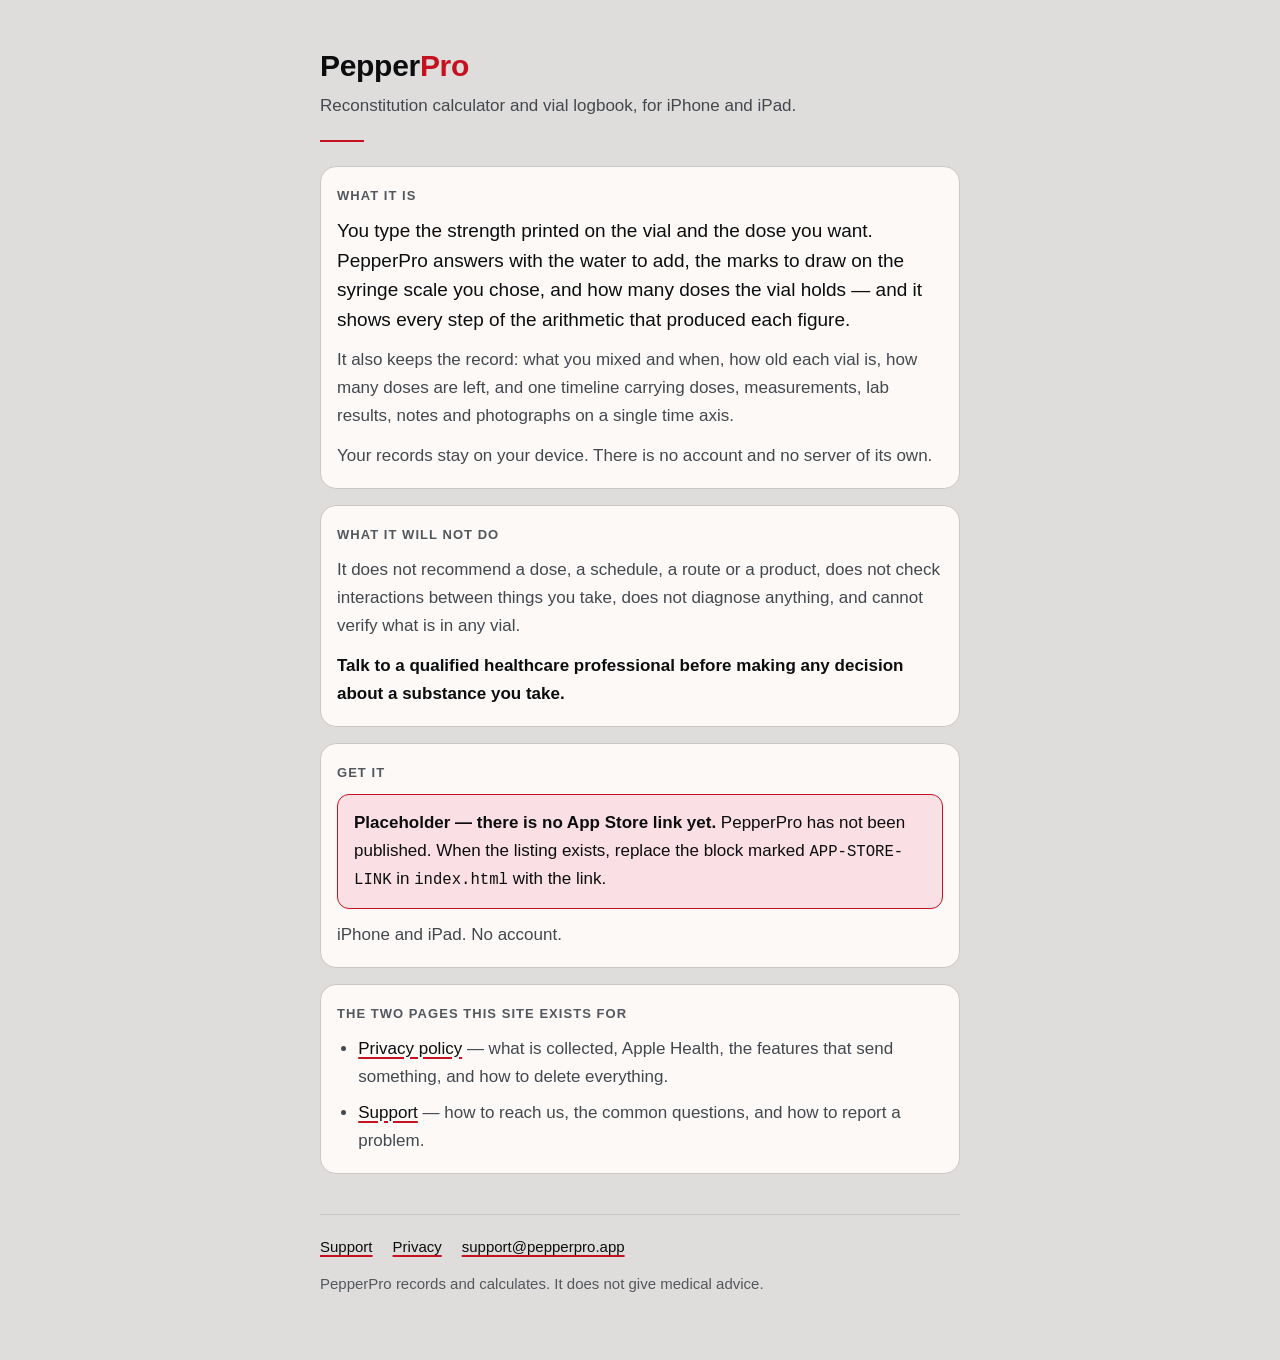
==== index.html @ ad7b8c23 "The privacy policy and support page now exist at a URL that resolves" ====
<!DOCTYPE html>
<html lang="en">
<head>
<meta charset="utf-8">
<meta name="viewport" content="width=device-width, initial-scale=1">
<title>PepperPro — reconstitution calculator and vial logbook</title>
<meta name="description" content="PepperPro does the reconstitution arithmetic on the numbers you type, shows its working, and keeps the record. Privacy policy and support.">
<link rel="stylesheet" href="style.css">
</head>
<body>

<a class="skip" href="#main">Skip to content</a>

<div class="column">

  <header class="masthead">
    <h1 class="wordmark">Pepper<span class="mark">Pro</span></h1>
    <p class="tagline">Reconstitution calculator and vial logbook, for iPhone and iPad.</p>
    <hr class="rule">
  </header>

  <main id="main">

    <div class="card">
      <h2>What it is</h2>
      <p class="lead">You type the strength printed on the vial and the dose you
      want. PepperPro answers with the water to add, the marks to draw on the
      syringe scale you chose, and how many doses the vial holds — and it shows
      every step of the arithmetic that produced each figure.</p>
      <p>It also keeps the record: what you mixed and when, how old each vial
      is, how many doses are left, and one timeline carrying doses,
      measurements, lab results, notes and photographs on a single time axis.</p>
      <p>Your records stay on your device. There is no account and no server of
      its own.</p>
    </div>

    <div class="card">
      <h2>What it will not do</h2>
      <p>It does not recommend a dose, a schedule, a route or a product, does
      not check interactions between things you take, does not diagnose
      anything, and cannot verify what is in any vial.</p>
      <p><strong>Talk to a qualified healthcare professional before making any
      decision about a substance you take.</strong></p>
    </div>

    <div class="card">
      <h2>Get it</h2>
      <!-- APP-STORE-LINK — replace this whole block, placeholder and all, with
           the real App Store link once the listing is live. Nothing else on the
           site needs changing. -->
      <p class="placeholder"><strong>Placeholder — there is no App Store link
      yet.</strong> PepperPro has not been published. When the listing exists,
      replace the block marked <code>APP-STORE-LINK</code> in
      <code>index.html</code> with the link.</p>
      <p>iPhone and iPad. No account.</p>
    </div>

    <div class="card">
      <h2>The two pages this site exists for</h2>
      <ul>
        <li><a href="privacy/">Privacy policy</a> — what is collected, Apple
        Health, the features that send something, and how to delete
        everything.</li>
        <li><a href="support/">Support</a> — how to reach us, the common
        questions, and how to report a problem.</li>
      </ul>
    </div>

  </main>

  <footer>
    <ul>
      <li><a href="support/">Support</a></li>
      <li><a href="privacy/">Privacy</a></li>
      <li><a href="mailto:support@pepperpro.app">support@pepperpro.app</a></li>
    </ul>
    <p>PepperPro records and calculates. It does not give medical advice.</p>
  </footer>

</div>

</body>
</html>
---- style.css ----
/* PepperPro — the whole stylesheet.
 *
 * One file, shared by all three pages, because three inline copies of one rule
 * is how this project's last several defects started.
 *
 * Every colour below is taken from PepperPro/Design/Theme.swift. The app is
 * dark-first and light is derived from it; on the web the default is light and
 * the dark values arrive through prefers-color-scheme, which is the same
 * palette in the other order. Nothing here is fetched from anywhere: no fonts,
 * no analytics, no CDN. A privacy policy that phones out while explaining that
 * the app does not would be self-refuting.
 */

:root {
  /* Theme.Surface — the raw anchors. */
  --ground: #DFDDDB;        /* Surface.groundLight */
  --card: #FCF9F7;          /* Surface.cardLight */
  --card-deep: #F4F1EF;     /* Surface.cardDeepLight */
  --well: #CFCECD;          /* Surface.wellLight */

  /* Theme.ink, .inkSecondary, .inkTertiary */
  --ink: #0B0D0F;
  --ink-secondary: #42484E;
  --ink-tertiary: #52585E;

  --hairline: #CAC8C7;      /* Theme.hairline */

  /* Theme.critical — the app icon's red. */
  --critical: #C41220;
  --critical-wash: #FAE0E5;

  --card-radius: 16px;      /* Theme.cardRadius */
  --well-radius: 12px;      /* Theme.wellRadius */
  --gutter: 16px;           /* Theme.gutter */

  --sans: -apple-system, BlinkMacSystemFont, "Segoe UI", Roboto, "Helvetica Neue",
          Arial, "Noto Sans", sans-serif;
  --mono: ui-monospace, SFMono-Regular, "SF Mono", Menlo, Consolas,
          "Liberation Mono", monospace;

  color-scheme: light dark;
}

@media (prefers-color-scheme: dark) {
  :root {
    --ground: #121015;      /* Surface.groundDark */
    --card: #201D23;        /* Surface.cardDark */
    --card-deep: #1A181D;   /* Surface.cardDeepDark */
    --well: #0C0A0F;        /* Surface.wellDark */

    --ink: #F5F7F8;
    --ink-secondary: #A6ADB4;
    --ink-tertiary: #8F979E;

    --hairline: #3B3740;

    --critical: #FF5A63;
    --critical-wash: #421A24;
  }
}

* { box-sizing: border-box; }

html {
  /* Nothing in the app grows sideways, and neither does this. */
  -webkit-text-size-adjust: 100%;
}

body {
  margin: 0;
  padding: 0 var(--gutter) 64px;
  background: var(--ground);
  color: var(--ink);
  font-family: var(--sans);
  font-size: 17px;
  line-height: 1.65;
}

/* One readable column, centred, that never runs wider than a comfortable
 * measure and never narrower than a phone with a 16px gutter each side. */
.column {
  max-width: 40rem;
  margin: 0 auto;
}

/* --- Skip link ---------------------------------------------------------- */

.skip {
  position: absolute;
  left: -9999px;
  top: 0;
}

.skip:focus {
  left: var(--gutter);
  top: var(--gutter);
  z-index: 10;
  padding: 10px 14px;
  background: var(--card);
  color: var(--ink);
  border: 1px solid var(--hairline);
  border-radius: var(--well-radius);
}

/* --- Header ------------------------------------------------------------- */

.masthead {
  padding: 48px 0 8px;
}

.wordmark {
  font-size: 30px;
  line-height: 1.2;
  font-weight: 700;
  letter-spacing: -0.01em;
  margin: 0;
}

/* The icon's red, used once per page as a signal rather than as decoration —
 * the same job it has in the app. */
.wordmark .mark { color: var(--critical); }

/* On the two sub-pages the wordmark is a signpost, not the page title: it steps
 * down so the h1 below it is unambiguously the largest thing on the page. */
.masthead.sub .wordmark { font-size: 20px; }

.masthead .tagline {
  margin: 8px 0 0;
  color: var(--ink-secondary);
  font-size: 17px;
}

.masthead .rule {
  height: 2px;
  width: 44px;
  margin: 20px 0 0;
  background: var(--critical);
  border: 0;
}

/* Breadcrumb back to the home page, on the two sub-pages. */
.upnav {
  margin: 28px 0 0;
  font-size: 15px;
}

/* --- Cards -------------------------------------------------------------- */

/* A panel resting on the ground: a real value step plus a hairline, which is
 * how Theme.Elevation.raised draws one. No shadow — definition comes from
 * value contrast and the line. */
.card {
  background: var(--card);
  border: 1px solid var(--hairline);
  border-radius: var(--card-radius);
  padding: 18px var(--gutter);
  margin: 16px 0 0;
}

.card > :first-child { margin-top: 0; }
.card > :last-child { margin-bottom: 0; }

/* --- Headings ----------------------------------------------------------- */

h1 {
  font-size: 26px;
  line-height: 1.25;
  letter-spacing: -0.01em;
  margin: 0 0 4px;
}

/* SectionLabel: uppercase, tracked wide, quietest ink tier. Uppercasing is
 * done in CSS so the text a screen reader announces is the text as written. */
h2 {
  font-size: 13px;
  font-weight: 600;
  letter-spacing: 0.08em;
  text-transform: uppercase;
  color: var(--ink-tertiary);
  margin: 0 0 10px;
}

h3 {
  font-size: 17px;
  font-weight: 600;
  margin: 22px 0 2px;
  color: var(--ink);
}

h3:first-of-type { margin-top: 0; }

p {
  margin: 0 0 12px;
  color: var(--ink-secondary);
}

p:last-child { margin-bottom: 0; }

/* The lead paragraph of a page or a card, in full-strength ink. */
p.lead {
  color: var(--ink);
  font-size: 19px;
  line-height: 1.55;
}

strong { color: var(--ink); font-weight: 600; }

ul {
  margin: 0 0 12px;
  padding-left: 1.25em;
  color: var(--ink-secondary);
}

li { margin: 0 0 8px; }
li:last-child { margin-bottom: 0; }

/* Figures and expressions sit in a monospaced face, as they do in the app. */
code, .figure {
  font-family: var(--mono);
  font-size: 0.92em;
}

/* A recessed well: a cut into a panel, so it goes down. */
.well {
  background: var(--well);
  border: 1px solid var(--hairline);
  border-radius: var(--well-radius);
  padding: 14px var(--gutter);
  margin: 0 0 12px;
}

.well:last-child { margin-bottom: 0; }

/* The date line. */
.stamp {
  color: var(--ink-tertiary);
  font-size: 15px;
  margin: 12px 0 0;
}

/* --- Links -------------------------------------------------------------- */

a {
  color: var(--ink);
  text-decoration-color: var(--critical);
  text-decoration-thickness: 2px;
  text-underline-offset: 3px;
}

a:hover { text-decoration-thickness: 3px; }

/* A visible focus ring everywhere, in the accent, never removed. */
a:focus-visible,
.skip:focus-visible,
[tabindex]:focus-visible {
  outline: 2px solid var(--critical);
  outline-offset: 3px;
  border-radius: 2px;
}

/* --- The placeholder ---------------------------------------------------- */

/* Marked as a placeholder on screen, not only in a comment, so nobody ships it
 * by accident believing it is a link. */
.placeholder {
  background: var(--critical-wash);
  border: 1px solid var(--critical);
  border-radius: var(--well-radius);
  padding: 14px var(--gutter);
  color: var(--ink);
}

/* --- Footer ------------------------------------------------------------- */

footer {
  margin: 40px 0 0;
  padding-top: 20px;
  border-top: 1px solid var(--hairline);
  color: var(--ink-tertiary);
  font-size: 15px;
}

footer p { color: var(--ink-tertiary); }

footer ul {
  list-style: none;
  margin: 0 0 12px;
  padding: 0;
  display: flex;
  flex-wrap: wrap;
  gap: 8px 20px;
}

footer li { margin: 0; }
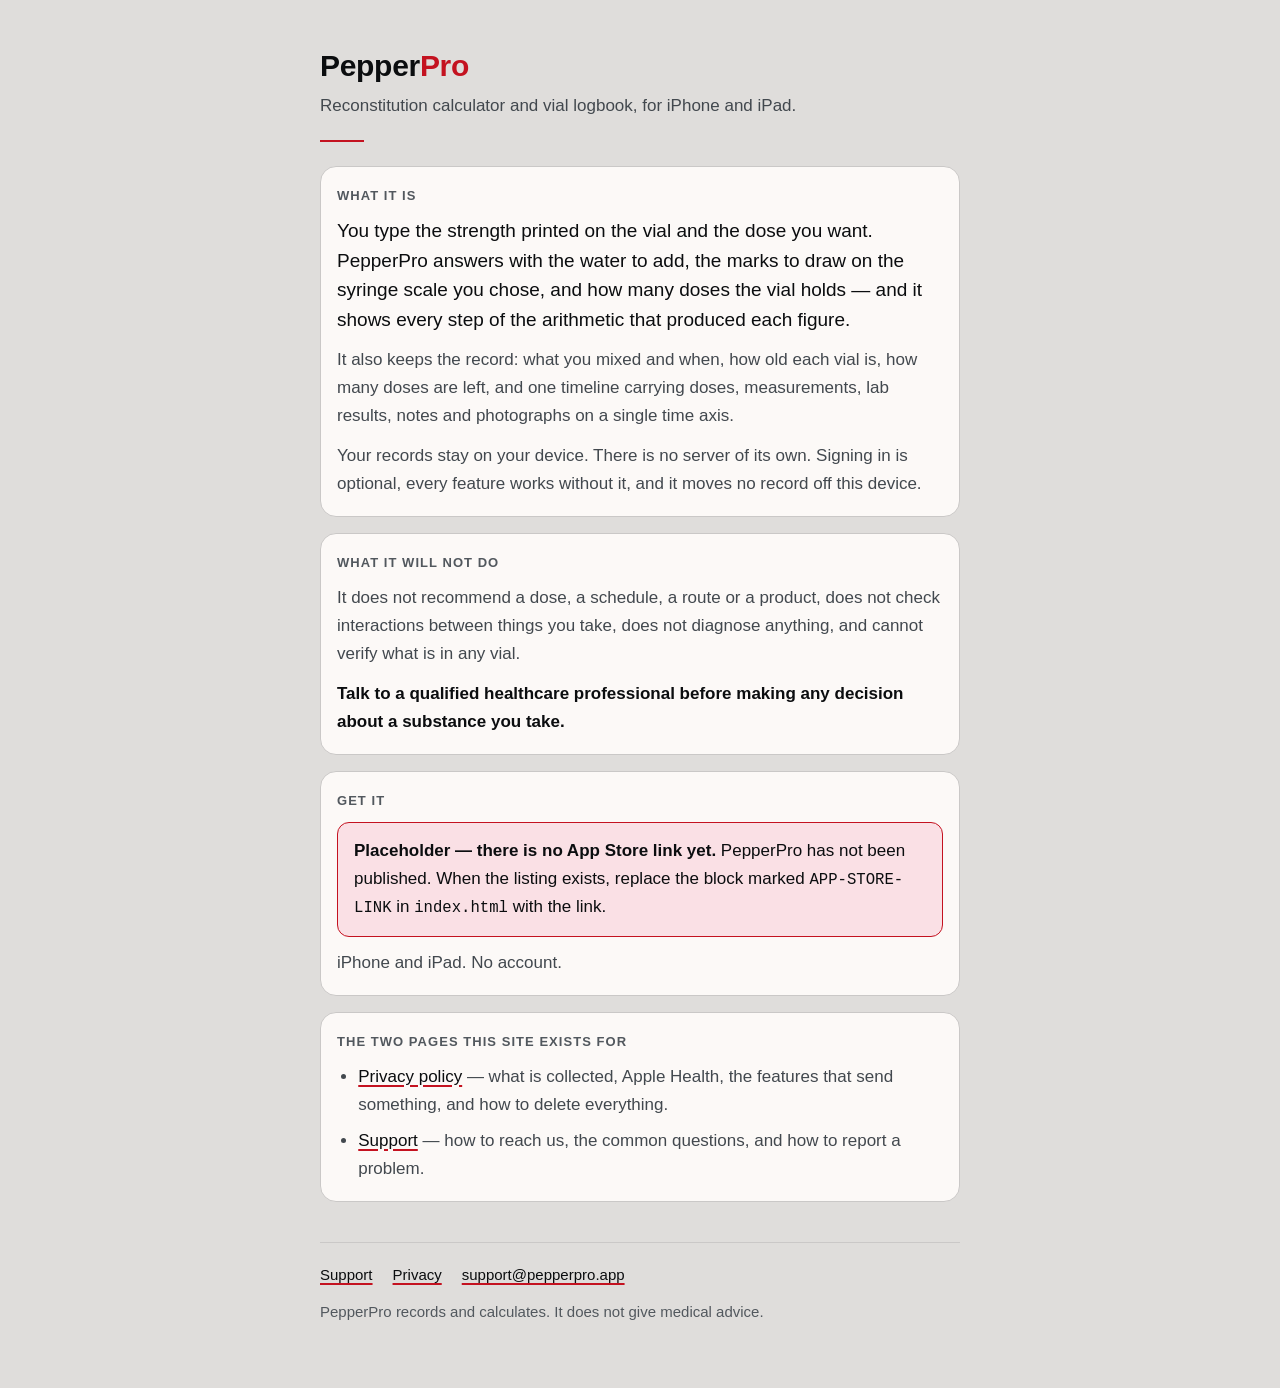
==== commit 3f34b486: "Signing in is a sender, and the register says so" ====
--- a/index.html
+++ b/index.html
@@ -30,8 +30,9 @@
       <p>It also keeps the record: what you mixed and when, how old each vial
       is, how many doses are left, and one timeline carrying doses,
       measurements, lab results, notes and photographs on a single time axis.</p>
-      <p>Your records stay on your device. There is no account and no server of
-      its own.</p>
+      <p>Your records stay on your device. There is no server of its own.
+      Signing in is optional, every feature works without it, and it moves no
+      record off this device.</p>
     </div>
 
     <div class="card">
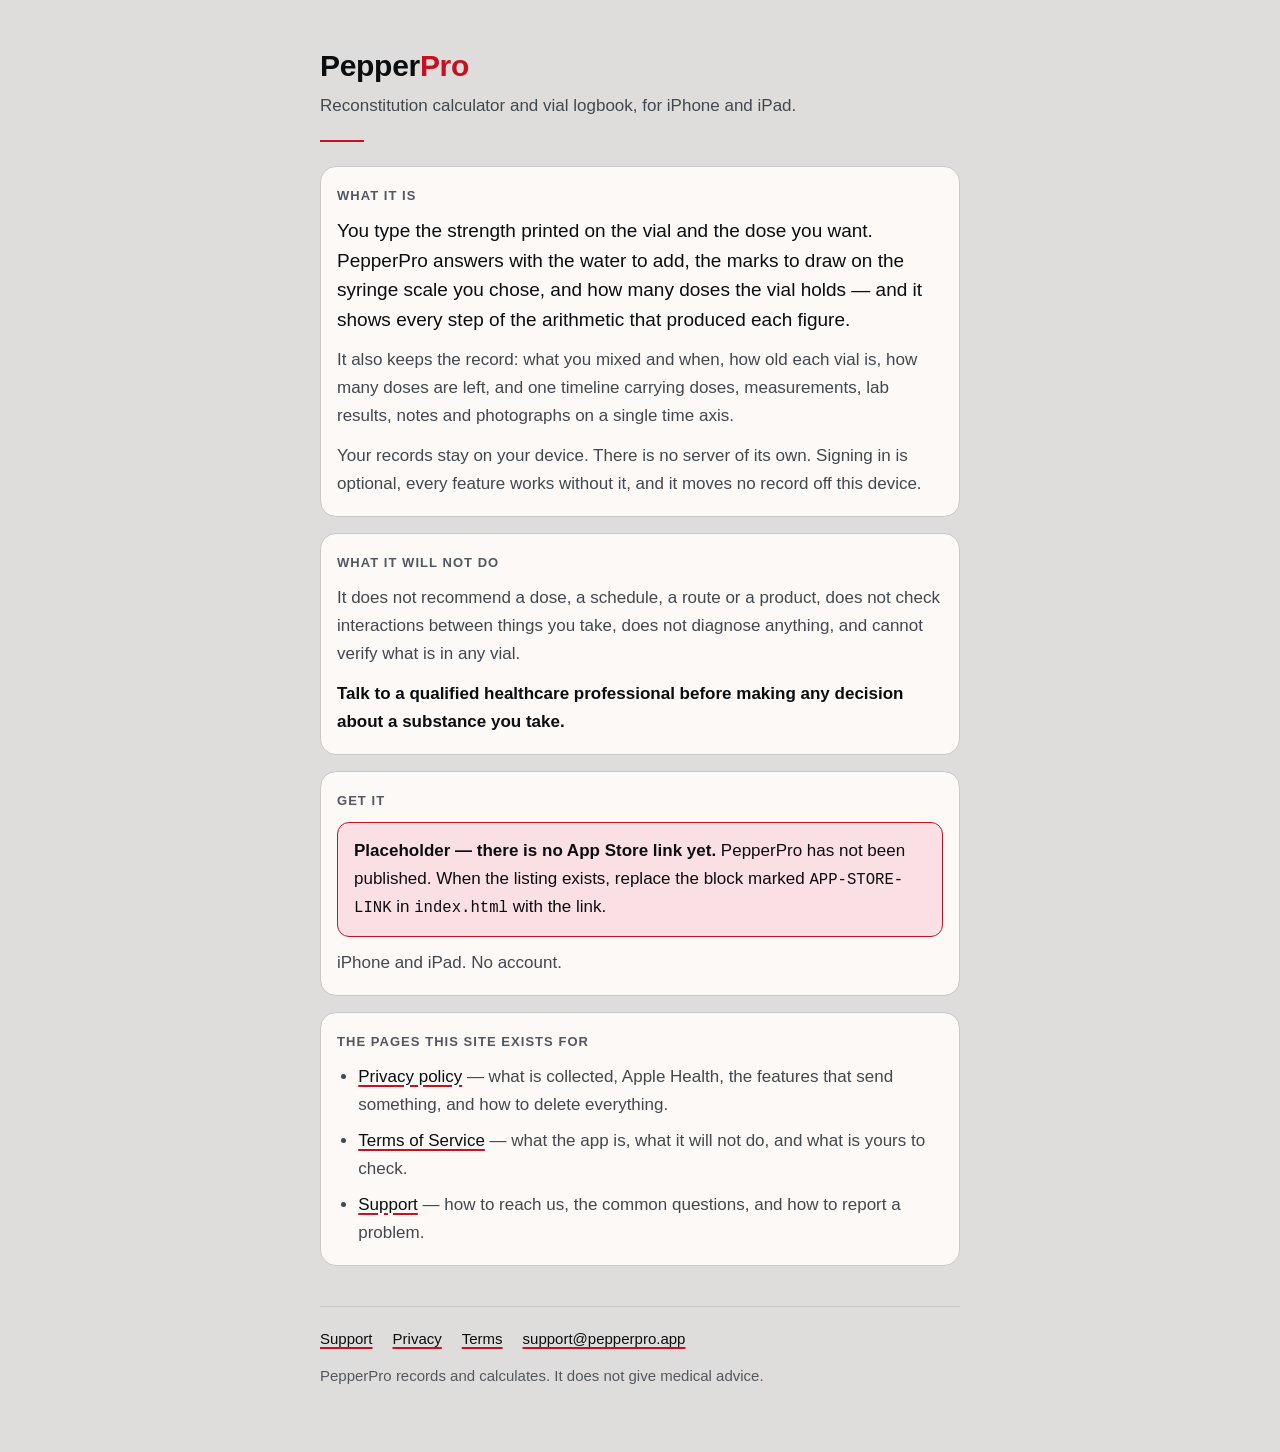
==== commit 456b0e64: "Terms of service, and the policy the app now shows" ====
--- a/index.html
+++ b/index.html
@@ -57,11 +57,13 @@
     </div>
 
     <div class="card">
-      <h2>The two pages this site exists for</h2>
+      <h2>The pages this site exists for</h2>
       <ul>
         <li><a href="privacy/">Privacy policy</a> — what is collected, Apple
         Health, the features that send something, and how to delete
         everything.</li>
+        <li><a href="terms/">Terms of Service</a> — what the app is, what it
+        will not do, and what is yours to check.</li>
         <li><a href="support/">Support</a> — how to reach us, the common
         questions, and how to report a problem.</li>
       </ul>
@@ -73,6 +75,7 @@
     <ul>
       <li><a href="support/">Support</a></li>
       <li><a href="privacy/">Privacy</a></li>
+      <li><a href="terms/">Terms</a></li>
       <li><a href="mailto:support@pepperpro.app">support@pepperpro.app</a></li>
     </ul>
     <p>PepperPro records and calculates. It does not give medical advice.</p>
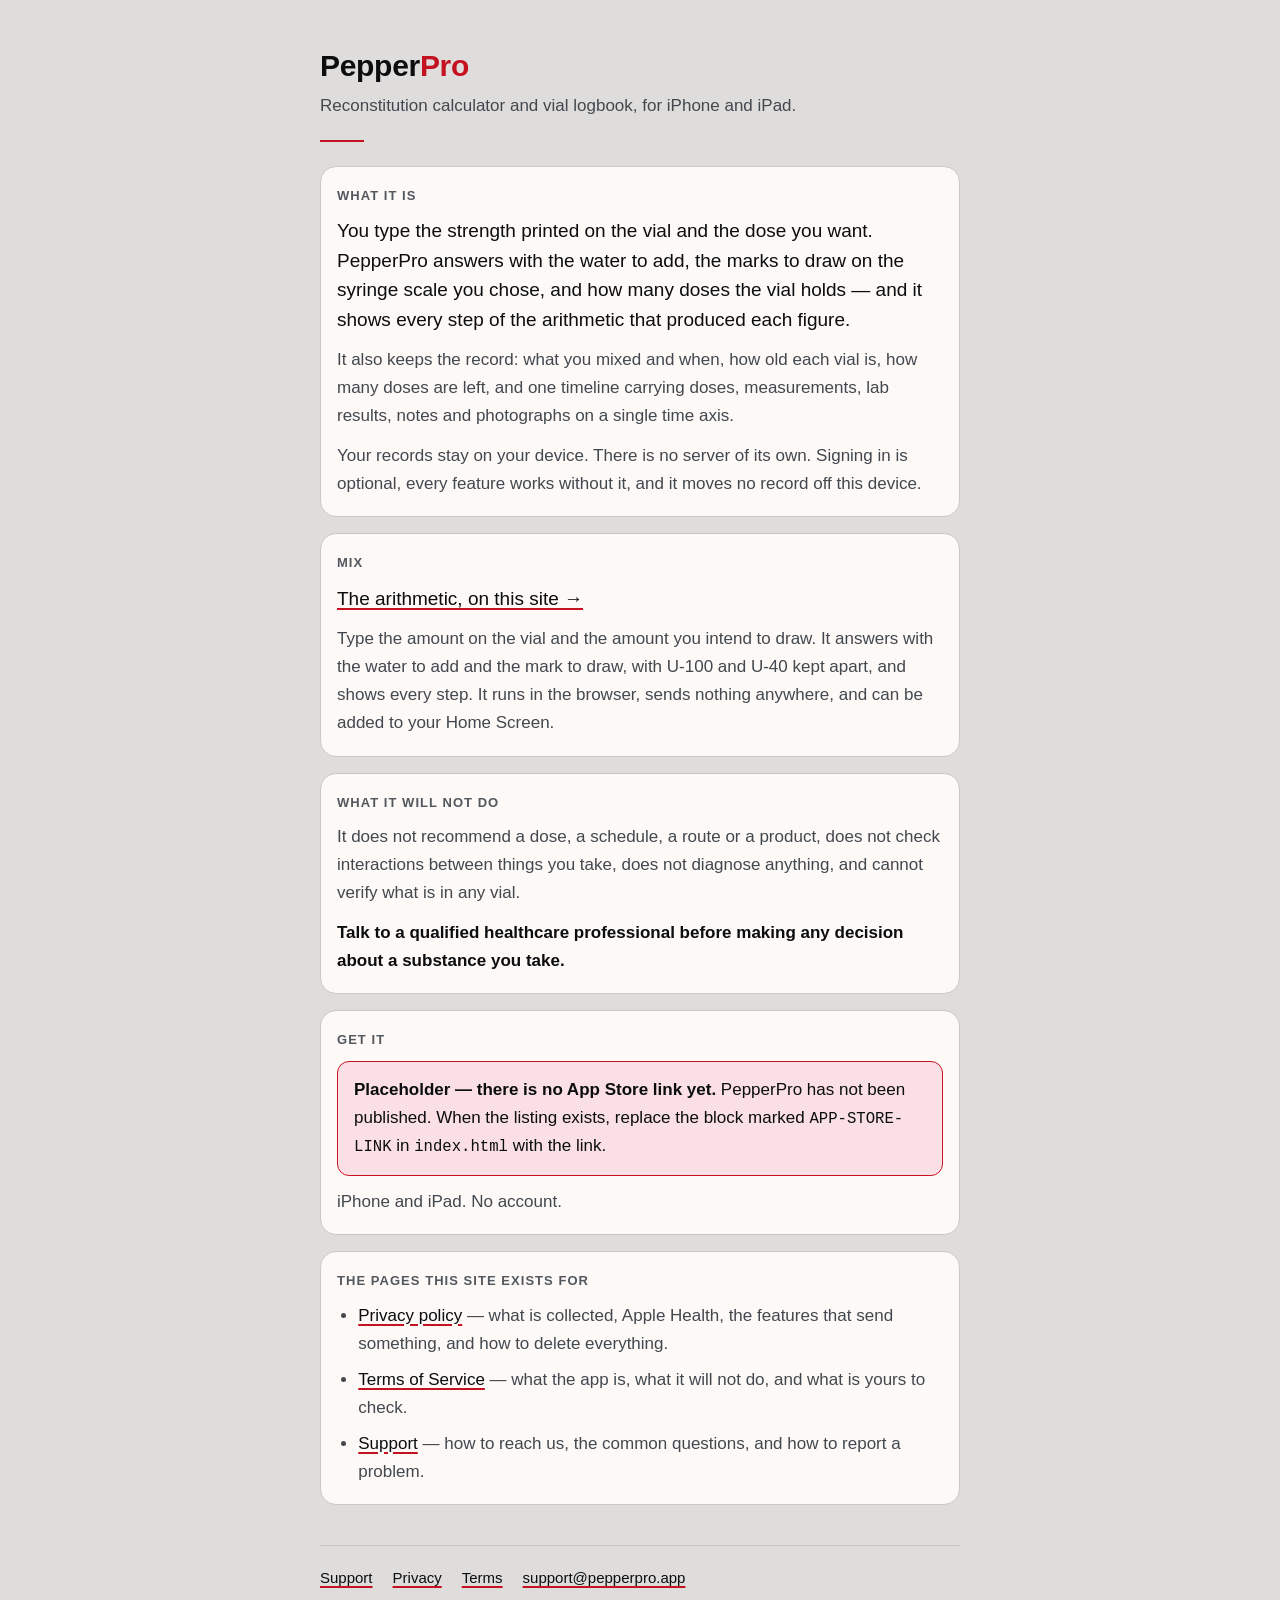
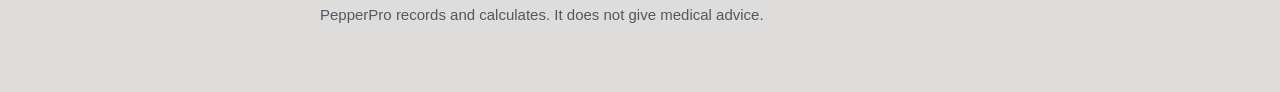
==== commit 31372a6f: "The reconstitution arithmetic, on the site In October 2026 App Review began treating dose-in, volume" ====
--- a/index.html
+++ b/index.html
@@ -33,6 +33,15 @@
       <p>Your records stay on your device. There is no server of its own.
       Signing in is optional, every feature works without it, and it moves no
       record off this device.</p>
+    </div>
+
+    <div class="card">
+      <h2>Mix</h2>
+      <p class="lead"><a href="mix/">The arithmetic, on this site →</a></p>
+      <p>Type the amount on the vial and the amount you intend to draw. It
+      answers with the water to add and the mark to draw, with U-100 and U-40
+      kept apart, and shows every step. It runs in the browser, sends nothing
+      anywhere, and can be added to your Home Screen.</p>
     </div>
 
     <div class="card">
